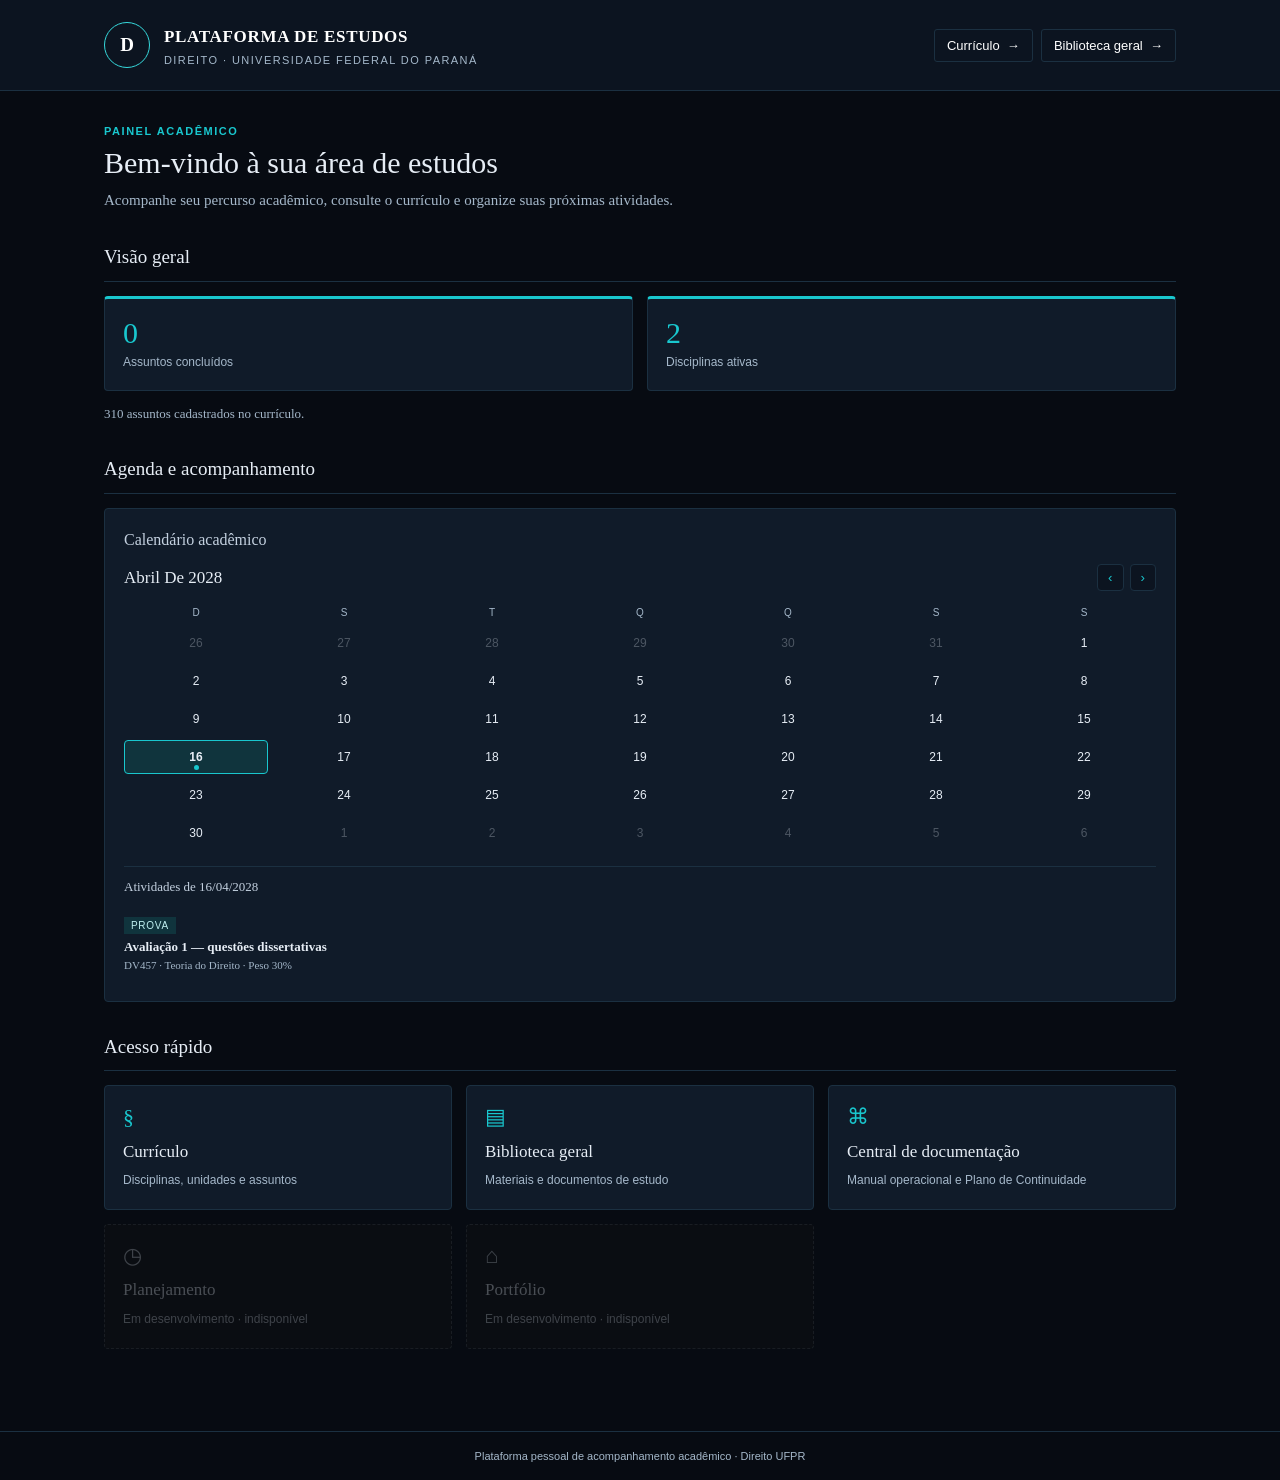
==== index.html @ 0029d6e6 "ui: reorganize dashboard navigation and mark unavailable areas" ====
<!DOCTYPE html>
<html lang="pt-BR">
<head>
  <meta charset="UTF-8">
  <meta name="viewport" content="width=device-width, initial-scale=1">
  <meta name="description" content="Painel inicial da Plataforma de Estudos de Direito — UFPR.">
  <title>Plataforma de Estudos | Direito UFPR</title>
  <style>
    :root{--navy:#0c1420;--navy2:#172638;--ink:#e6edf5;--muted:#a5b8ca;--line:#1b3041;--paper:#070b12;--white:#101b29;--blue-soft:#10343d;--gold:#19c7ce}
    *{box-sizing:border-box}body{margin:0;background:var(--paper);color:var(--ink);font:15px/1.55 Georgia,"Times New Roman",serif}
    a{color:inherit}.topbar{background:var(--navy);color:#fff;border-bottom:1px solid var(--line)}
    .topinner{max-width:1120px;margin:auto;padding:22px 24px;display:flex;align-items:center;justify-content:space-between;gap:20px}
    .brand{display:flex;align-items:center;gap:14px}.seal{width:46px;height:46px;border:1px solid #36d9dc;border-radius:50%;display:grid;place-items:center;font:700 19px Georgia,serif;color:#fff}
    .brand strong{display:block;font-size:17px;letter-spacing:.04em}.brand span{display:block;color:#a5b8ca;font:11px Arial,sans-serif;letter-spacing:.13em;margin-top:3px}
    .topnav{display:flex;align-items:center;gap:8px;flex-wrap:wrap}.toplink{font:13px Arial,sans-serif;color:#fff;text-decoration:none;border:1px solid #1b3041;padding:8px 12px;border-radius:3px;white-space:nowrap}.toplink:hover{border-color:var(--gold);color:var(--gold)}
    main{max-width:1120px;margin:34px auto;padding:0 24px 48px}.eyebrow{font:11px Arial,sans-serif;letter-spacing:.14em;color:var(--gold);font-weight:bold;text-transform:uppercase}
    h1{font-size:30px;line-height:1.2;color:var(--ink);font-weight:normal;margin:8px 0 8px}.intro{color:var(--muted);margin:0 0 28px}
    h2{font-size:19px;color:var(--ink);font-weight:normal;margin:0 0 14px;padding-bottom:9px;border-bottom:1px solid var(--line)}
    .section{margin-top:30px}.metrics{display:grid;grid-template-columns:repeat(2,minmax(0,1fr));gap:14px}
    .metric,.panel,.shortcut{background:var(--white);border:1px solid var(--line);border-radius:4px}
    .metric{display:block;padding:17px 18px;border-top:3px solid var(--azul, #19c7ce);color:inherit;text-decoration:none;transition:border-color .15s,transform .15s}.metric[href]:hover{border-color:var(--gold);transform:translateY(-2px)}.metric[href]:focus-visible{outline:2px solid var(--navy2);outline-offset:3px}.metric .number{font:30px Georgia,serif;color:var(--gold);display:block}.metric .label{font:12px Arial,sans-serif;color:var(--muted)}
    .columns{display:grid;grid-template-columns:1fr;gap:18px}.panel{padding:19px}.panel h3{font-size:16px;font-weight:normal;color:#c3d0df;margin:0 0 12px}
    .agenda-item{display:block;padding:11px 0;border-top:1px solid var(--line);color:inherit;text-decoration:none}.agenda-item:first-of-type{border-top:0}.agenda-item[href]:hover strong{color:var(--gold);text-decoration:underline}.agenda-item[href]:focus-visible{outline:2px solid var(--navy2);outline-offset:3px}.tag{display:inline-block;font:10px Arial,sans-serif;text-transform:uppercase;letter-spacing:.07em;color:#bfeff0;background:var(--blue-soft);padding:3px 7px;margin-right:7px}
    .calendar-head{display:flex;align-items:center;justify-content:space-between;gap:10px;margin-bottom:12px}.calendar-month{font:17px Georgia,serif;color:var(--ink);text-transform:capitalize}.calendar-nav{display:flex;gap:6px}.calendar-nav button{border:1px solid var(--line);background:var(--navy);color:var(--gold);border-radius:4px;padding:5px 10px;cursor:pointer}.calendar-grid{display:grid;grid-template-columns:repeat(7,minmax(0,1fr));gap:4px}.calendar-weekday{text-align:center;color:var(--muted);font:10px Arial,sans-serif;padding:4px 0}.calendar-day{min-height:34px;border:1px solid transparent;border-radius:4px;background:transparent;color:var(--ink);font:12px Arial,sans-serif;cursor:pointer;position:relative}.calendar-day:hover,.calendar-day:focus-visible{border-color:var(--gold);outline:none}.calendar-day.outside{opacity:.28}.calendar-day.today{border-color:var(--muted)}.calendar-day.selected{background:var(--blue-soft);border-color:var(--gold);font-weight:bold}.calendar-day.has-events:after{content:"";position:absolute;width:5px;height:5px;border-radius:50%;background:var(--gold);bottom:3px;left:calc(50% - 2.5px)}.calendar-events{margin-top:16px;border-top:1px solid var(--line);padding-top:10px}.calendar-events h4{margin:0 0 8px;color:#c3d0df;font-size:13px;font-weight:normal}.calendar-event{padding:8px 0;border-top:1px solid var(--line)}.calendar-event:first-of-type{border-top:0}.calendar-event strong{display:block;font-size:13px}.calendar-event .muted{font-size:11px}.calendar-weight{color:#f2d17e;font-weight:bold}
    .muted{color:var(--muted);font-size:13px}.shortcuts{display:grid;grid-template-columns:repeat(3,minmax(0,1fr));gap:14px}
    .shortcut{padding:18px;text-decoration:none;transition:border-color .15s,transform .15s}.shortcut:hover{border-color:var(--navy2);transform:translateY(-2px)}
    .shortcut .symbol{font:22px Georgia,serif;color:var(--gold)}.shortcut strong{display:block;color:var(--ink);font-size:17px;font-weight:normal;margin:7px 0 3px}.shortcut span:last-child{font:12px Arial,sans-serif;color:var(--muted)}
    .shortcut.disabled{opacity:.48;background:#0b111a;border:1px dashed #263342;box-shadow:none;cursor:not-allowed;filter:saturate(.35)}.shortcut.disabled .symbol{color:#728091}.shortcut.disabled strong{color:#8b98a8}.shortcut.disabled span:last-child{color:#748193}.shortcut.disabled:hover{transform:none;border-color:#263342}
    footer{border-top:1px solid var(--line);padding:18px 24px;text-align:center;color:var(--muted);font:11px Arial,sans-serif}
    .error{color:#ff9b91;font-size:13px}
    @media(max-width:760px){.metrics{grid-template-columns:repeat(2,minmax(0,1fr))}.columns{grid-template-columns:1fr}.shortcuts{grid-template-columns:1fr}.topinner{align-items:flex-start;flex-direction:column}h1{font-size:25px}}
  </style>
</head>
<body>
  <header class="topbar">
    <div class="topinner">
      <div class="brand"><div class="seal" aria-hidden="true">D</div><div><strong>PLATAFORMA DE ESTUDOS</strong><span>DIREITO · UNIVERSIDADE FEDERAL DO PARANÁ</span></div></div>
      <nav class="topnav" aria-label="Acessos principais"><a class="toplink" href="direito.html">Currículo&nbsp; →</a><a class="toplink" href="biblioteca.html">Biblioteca geral&nbsp; →</a></nav>
    </div>
  </header>
  <main>
    <div class="eyebrow">Painel acadêmico</div>
    <h1>Bem-vindo à sua área de estudos</h1>
    <p class="intro">Acompanhe seu percurso acadêmico, consulte o currículo e organize suas próximas atividades.</p>

    <section class="section" aria-labelledby="visao-titulo">
      <h2 id="visao-titulo">Visão geral</h2>
      <div class="metrics">
        <a class="metric" href="direito.html?filtroSituacao=concluido" aria-label="Ver disciplinas com assuntos concluídos"><span class="number" id="total-concluidos">—</span><span class="label">Assuntos concluídos</span></a>
        <a class="metric" href="direito.html?filtroAdministrativo=ativa" aria-label="Ver disciplinas ativas"><span class="number" id="total-disciplinas">—</span><span class="label">Disciplinas ativas</span></a>
      </div>
      <p class="muted" id="atualizacao-dados">Carregando informações do seu progresso…</p>
    </section>

    <section class="section">
      <h2>Agenda e acompanhamento</h2>
      <div class="columns">
        <div class="panel">
          <h3>Calendário acadêmico</h3>
          <div class="calendar-head">
            <strong class="calendar-month" id="calendar-month">Carregando…</strong>
            <div class="calendar-nav">
              <button type="button" id="calendar-prev" aria-label="Mês anterior">‹</button>
              <button type="button" id="calendar-next" aria-label="Próximo mês">›</button>
            </div>
          </div>
          <div class="calendar-grid" id="calendar-grid" aria-label="Calendário mensal"></div>
          <div class="calendar-events" id="calendar-events"><p class="muted">Carregando atividades…</p></div>
        </div>
      </div>
    </section>

    <section class="section">
      <h2>Acesso rápido</h2>
      <div class="shortcuts">
        <a class="shortcut" href="direito.html"><span class="symbol">§</span><strong>Currículo</strong><span>Disciplinas, unidades e assuntos</span></a>
        <a class="shortcut" href="biblioteca.html"><span class="symbol">▤</span><strong>Biblioteca geral</strong><span>Materiais e documentos de estudo</span></a>
        <a class="shortcut" href="procedimentos.html"><span class="symbol">⌘</span><strong>Central de documentação</strong><span>Manual operacional e Plano de Continuidade</span></a>
        <div class="shortcut disabled" aria-disabled="true" title="Funcionalidade ainda não disponível"><span class="symbol">◷</span><strong>Planejamento</strong><span>Em desenvolvimento · indisponível</span></div>
        <div class="shortcut disabled" aria-disabled="true" title="Funcionalidade ainda não disponível"><span class="symbol">⌂</span><strong>Portfólio</strong><span>Em desenvolvimento · indisponível</span></div>
      </div>
    </section>
  </main>
  <footer>Plataforma pessoal de acompanhamento acadêmico · Direito UFPR</footer>

  <script>
    (async function(){
      const $ = id => document.getElementById(id);
      const hoje = new Date();
      hoje.setHours(0,0,0,0);
      const isoHoje = [hoje.getFullYear(),String(hoje.getMonth()+1).padStart(2,'0'),String(hoje.getDate()).padStart(2,'0')].join('-');
      const formatar = valor => {
        if(!valor) return '';
        const [a,m,d] = valor.split('-');
        return d + '/' + m + '/' + a;
      };
      let eventosCalendario = [];
      let mesExibido = new Date(hoje.getFullYear(), hoje.getMonth(), 1);
      let dataSelecionada = isoHoje;
      const nomeMes = data => data.toLocaleDateString('pt-BR',{month:'long',year:'numeric'});
      const renderizarEventosSelecionados = () => {
        const area = $('calendar-events');
        area.replaceChildren();
        const titulo = document.createElement('h4');
        titulo.textContent = 'Atividades de ' + formatar(dataSelecionada);
        area.appendChild(titulo);
        const doDia = eventosCalendario.filter(x=>x.data===dataSelecionada);
        if(!doDia.length){
          const msg=document.createElement('p');msg.className='muted';msg.textContent='Nenhuma atividade prevista para esta data.';area.appendChild(msg);return;
        }
        doDia.forEach(evento=>{
          const item=document.createElement('div');item.className='calendar-event';
          const tipo=document.createElement('span');tipo.className='tag';tipo.textContent=evento.tipo;
          const tituloEvento=document.createElement('strong');tituloEvento.textContent=evento.titulo;
          const detalhe=document.createElement('div');detalhe.className='muted';
          detalhe.textContent=evento.disciplina+(evento.peso?' · Peso '+evento.peso+'%':'');
          item.append(tipo,tituloEvento,detalhe);area.appendChild(item);
        });
      };
      const renderizarCalendario = () => {
        $('calendar-month').textContent=nomeMes(mesExibido);
        const grid=$('calendar-grid');grid.replaceChildren();
        ['D','S','T','Q','Q','S','S'].forEach(d=>{
          const el=document.createElement('div');el.className='calendar-weekday';el.textContent=d;grid.appendChild(el);
        });
        const primeiro=new Date(mesExibido.getFullYear(),mesExibido.getMonth(),1);
        const inicio=new Date(primeiro);inicio.setDate(1-primeiro.getDay());
        const datasComEvento=new Set(eventosCalendario.map(x=>x.data));
        for(let i=0;i<42;i++){
          const dia=new Date(inicio);dia.setDate(inicio.getDate()+i);
          const iso=[dia.getFullYear(),String(dia.getMonth()+1).padStart(2,'0'),String(dia.getDate()).padStart(2,'0')].join('-');
          const botao=document.createElement('button');botao.type='button';botao.className='calendar-day';botao.textContent=dia.getDate();
          if(dia.getMonth()!==mesExibido.getMonth())botao.classList.add('outside');
          if(iso===isoHoje)botao.classList.add('today');
          if(iso===dataSelecionada)botao.classList.add('selected');
          if(datasComEvento.has(iso))botao.classList.add('has-events');
          botao.setAttribute('aria-label',formatar(iso)+(datasComEvento.has(iso)?', possui atividades':''));
          botao.addEventListener('click',()=>{dataSelecionada=iso;mesExibido=new Date(dia.getFullYear(),dia.getMonth(),1);renderizarCalendario();renderizarEventosSelecionados();});
          grid.appendChild(botao);
        }
        renderizarEventosSelecionados();
      };
      $('calendar-prev').addEventListener('click',()=>{mesExibido.setMonth(mesExibido.getMonth()-1);dataSelecionada=[mesExibido.getFullYear(),String(mesExibido.getMonth()+1).padStart(2,'0'),'01'].join('-');renderizarCalendario();});
      $('calendar-next').addEventListener('click',()=>{mesExibido.setMonth(mesExibido.getMonth()+1);dataSelecionada=[mesExibido.getFullYear(),String(mesExibido.getMonth()+1).padStart(2,'0'),'01'].join('-');renderizarCalendario();});
      try {
        const [rEstrutura,rProgresso,rOfertas] = await Promise.all([
          fetch('./dados/estrutura.json',{cache:'no-cache'}),
          fetch('./dados/progresso.json',{cache:'no-cache'}),
          fetch('./dados/ofertas.json',{cache:'no-cache'})
        ]);
        if(!rEstrutura.ok || !rProgresso.ok) throw new Error('Não foi possível carregar os arquivos de dados.');
        const estrutura = await rEstrutura.json();
        const dados = await rProgresso.json();
        const dadosOfertas = rOfertas.ok ? await rOfertas.json() : {ofertas:[]};
        const disciplinas = Array.isArray(estrutura.disciplinas) ? estrutura.disciplinas : [];
        const assuntos = Array.isArray(estrutura.assuntos) ? estrutura.assuntos : [];
        const registros = Array.isArray(dados.progresso) ? dados.progresso : [];
        const ofertas = Array.isArray(dadosOfertas.ofertas) ? dadosOfertas.ofertas : [];
        const concluidos = registros.filter(x=>x.situacao_geral==='concluido').length;
        $('total-concluidos').textContent=concluidos;
        $('total-disciplinas').textContent=disciplinas.filter(x=>String(x.status||'pendente').toLowerCase()==='ativa').length;
        $('atualizacao-dados').textContent=assuntos.length+' assuntos cadastrados no currículo.';
        const nomesDisciplinas = new Map(disciplinas.map(x=>[x.id,x.nome||'Disciplina']));
        const nomesAssuntos = new Map(assuntos.map(x=>[x.id,x.nome||'Assunto']));
        const mapaCodigos = new Map(disciplinas.map(x=>[x.id,x.codigo||x.cod||'']));
        eventosCalendario = ofertas.flatMap(oferta=>{
          const disciplina = nomesDisciplinas.get(oferta.disciplina_id)||oferta.disciplina||'Disciplina';
          const codigo = mapaCodigos.get(oferta.disciplina_id);
          return (Array.isArray(oferta.cronograma_previsto)?oferta.cronograma_previsto:[])
            .filter(atividade=>/^\d{4}-\d{2}-\d{2}$/.test(String(atividade.data||'')))
            .map(atividade=>{
              const observacao=String(atividade.observacao||'');
              const pesoMatch=observacao.match(/peso\s*(?:de\s*)?(\d+(?:[.,]\d+)?)\s*%/i);
              const tipos={prova:'Prova',trabalho:'Trabalho',seminario:'Seminário',entrega:'Entrega',outro:'Outra atividade'};
              return {data:atividade.data,tipo:tipos[atividade.tipo]||'Outra atividade',titulo:atividade.titulo||'Atividade sem título',disciplina:(codigo?codigo+' · ':'')+disciplina,peso:pesoMatch?pesoMatch[1].replace(',','.'):null,periodo:oferta.periodo||''};
            });
        }).sort((a,b)=>a.data.localeCompare(b.data)||a.disciplina.localeCompare(b.disciplina,'pt-BR'));
        const futuras=eventosCalendario.filter(x=>x.data>=isoHoje);
        const referencia=futuras[0]||eventosCalendario[eventosCalendario.length-1];
        if(referencia){const [ano,mes]=referencia.data.split('-').map(Number);mesExibido=new Date(ano,mes-1,1);dataSelecionada=referencia.data;}
        else {mesExibido=new Date(hoje.getFullYear(),hoje.getMonth(),1);dataSelecionada=isoHoje;}
        renderizarCalendario();
      } catch(erro) {
        console.error(erro);
        $('atualizacao-dados').textContent='Não foi possível carregar os indicadores. Verifique a publicação dos arquivos JSON.';
        $('atualizacao-dados').className='error';
        $('calendar-events').textContent='Calendário indisponível no momento.';
      }
    })();
  </script>
</body>
</html>
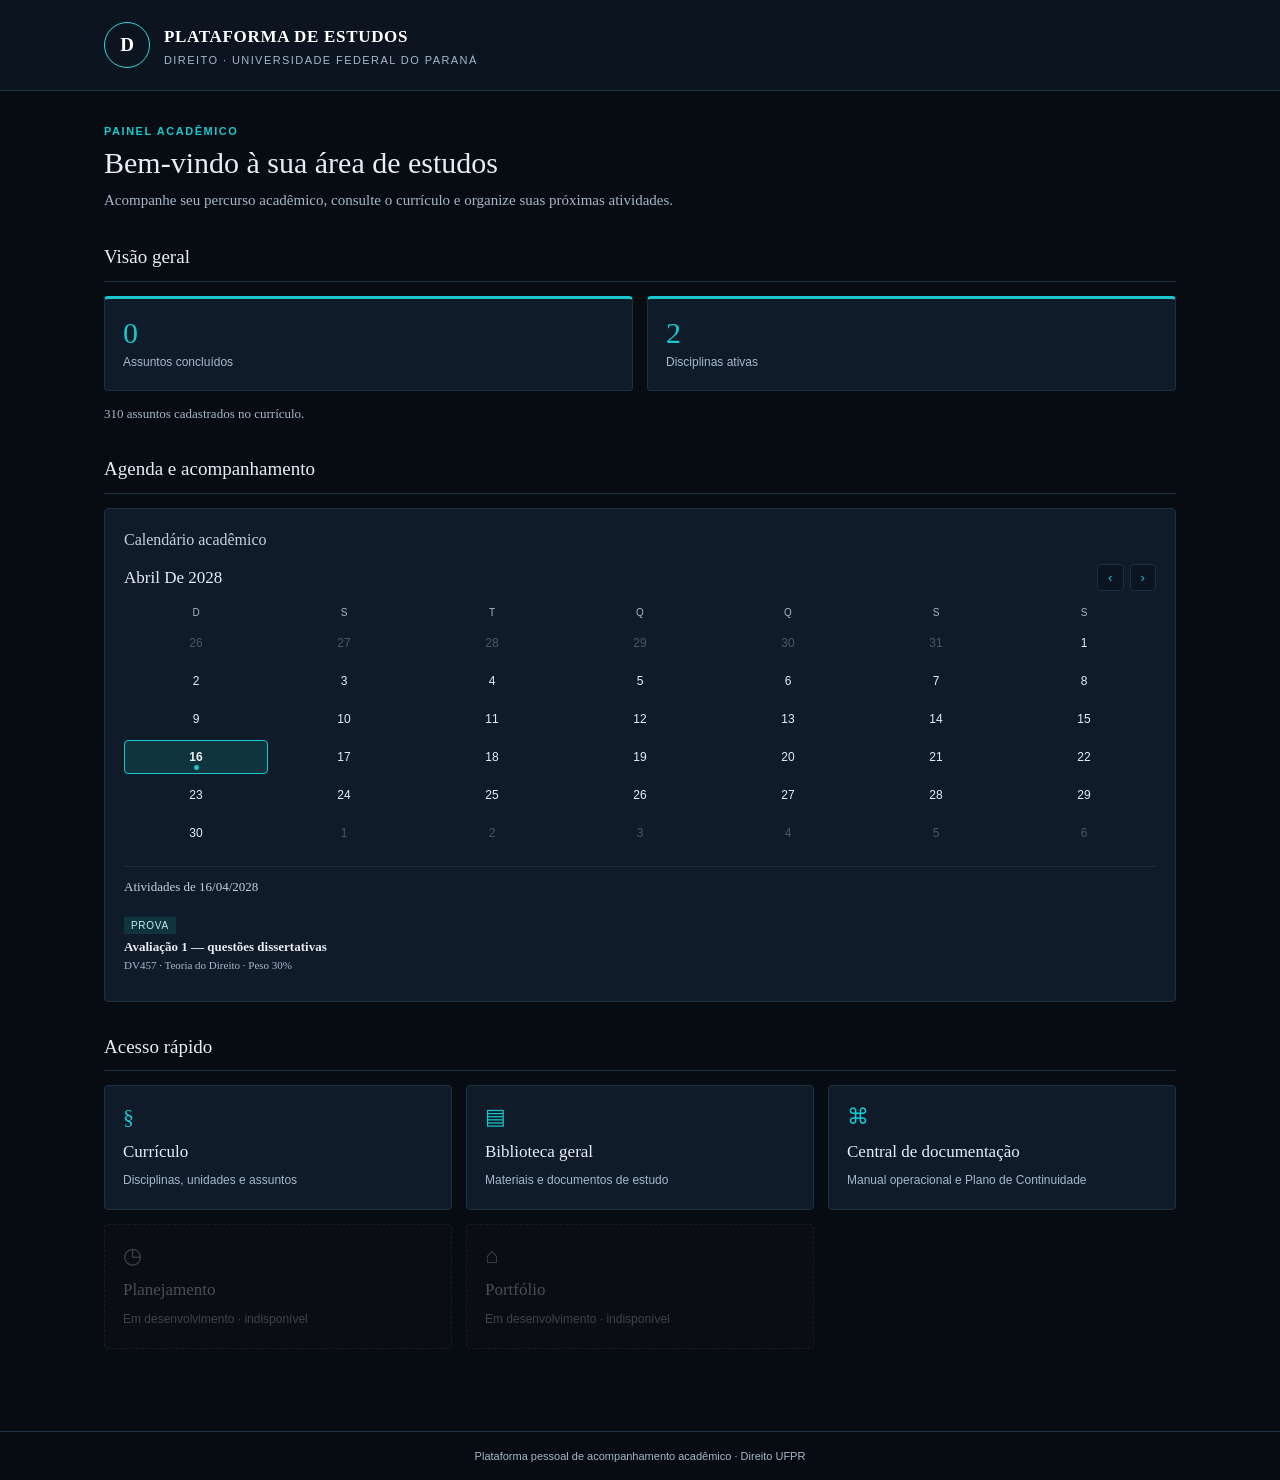
==== commit 21af6269: "ui: remove duplicate header navigation links" ====
--- a/index.html
+++ b/index.html
@@ -12,7 +12,7 @@
     .topinner{max-width:1120px;margin:auto;padding:22px 24px;display:flex;align-items:center;justify-content:space-between;gap:20px}
     .brand{display:flex;align-items:center;gap:14px}.seal{width:46px;height:46px;border:1px solid #36d9dc;border-radius:50%;display:grid;place-items:center;font:700 19px Georgia,serif;color:#fff}
     .brand strong{display:block;font-size:17px;letter-spacing:.04em}.brand span{display:block;color:#a5b8ca;font:11px Arial,sans-serif;letter-spacing:.13em;margin-top:3px}
-    .topnav{display:flex;align-items:center;gap:8px;flex-wrap:wrap}.toplink{font:13px Arial,sans-serif;color:#fff;text-decoration:none;border:1px solid #1b3041;padding:8px 12px;border-radius:3px;white-space:nowrap}.toplink:hover{border-color:var(--gold);color:var(--gold)}
+    
     main{max-width:1120px;margin:34px auto;padding:0 24px 48px}.eyebrow{font:11px Arial,sans-serif;letter-spacing:.14em;color:var(--gold);font-weight:bold;text-transform:uppercase}
     h1{font-size:30px;line-height:1.2;color:var(--ink);font-weight:normal;margin:8px 0 8px}.intro{color:var(--muted);margin:0 0 28px}
     h2{font-size:19px;color:var(--ink);font-weight:normal;margin:0 0 14px;padding-bottom:9px;border-bottom:1px solid var(--line)}
@@ -35,7 +35,7 @@
   <header class="topbar">
     <div class="topinner">
       <div class="brand"><div class="seal" aria-hidden="true">D</div><div><strong>PLATAFORMA DE ESTUDOS</strong><span>DIREITO · UNIVERSIDADE FEDERAL DO PARANÁ</span></div></div>
-      <nav class="topnav" aria-label="Acessos principais"><a class="toplink" href="direito.html">Currículo&nbsp; →</a><a class="toplink" href="biblioteca.html">Biblioteca geral&nbsp; →</a></nav>
+      
     </div>
   </header>
   <main>
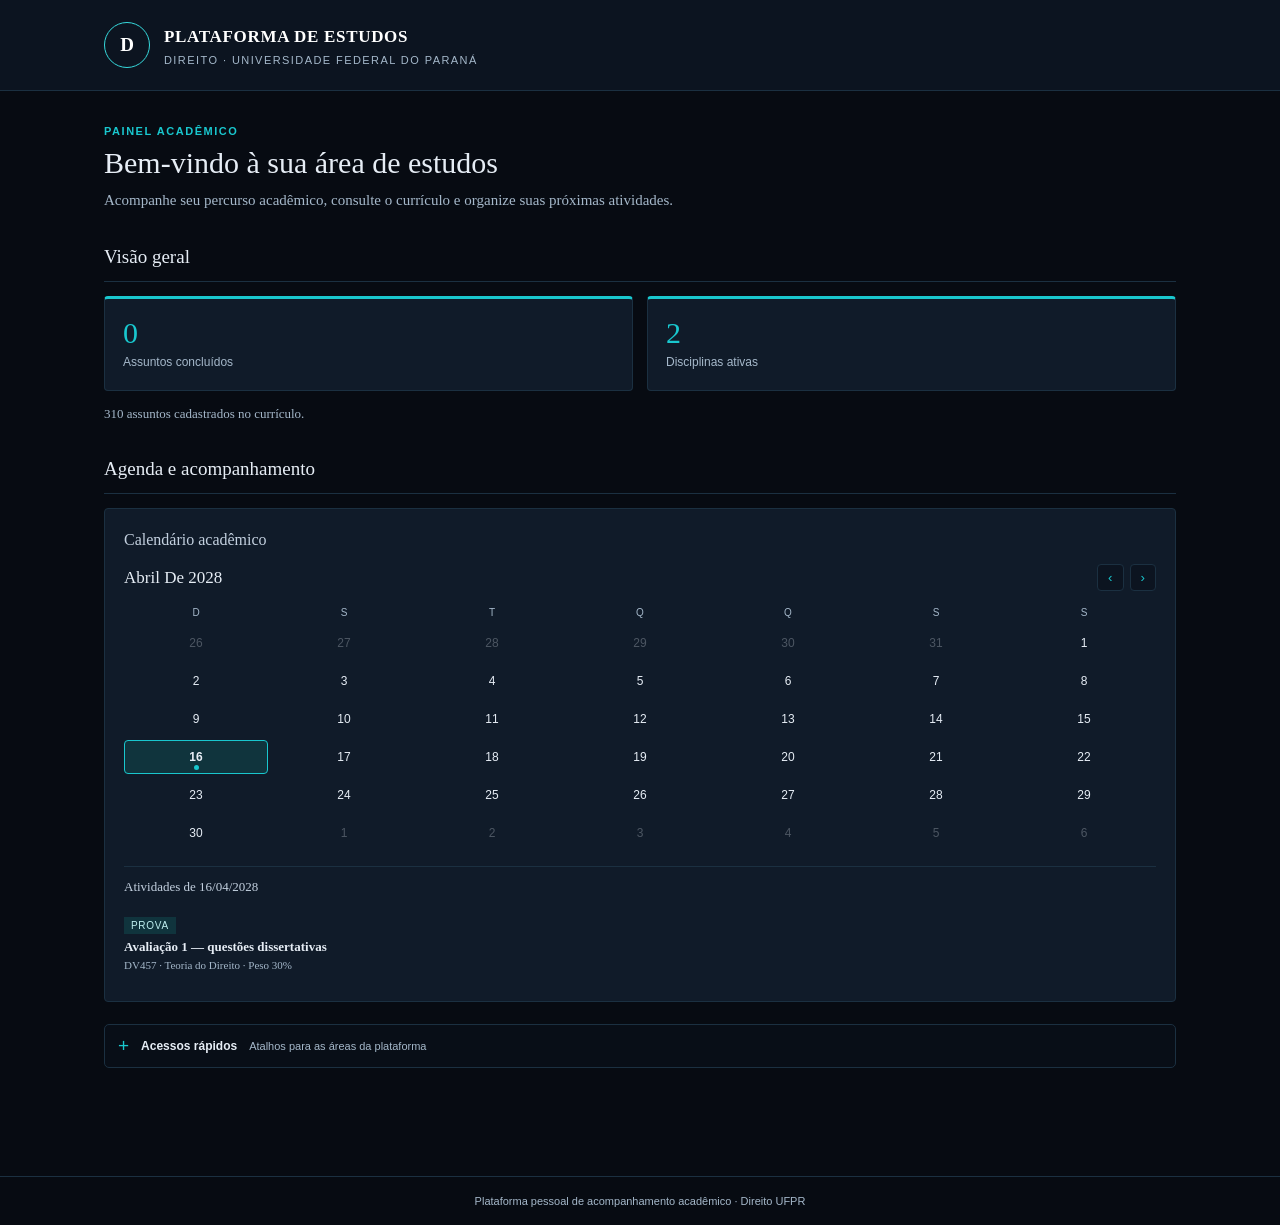
==== commit f8346985: "ui: make quick access compact and collapsible" ====
--- a/index.html
+++ b/index.html
@@ -29,6 +29,52 @@
     footer{border-top:1px solid var(--line);padding:18px 24px;text-align:center;color:var(--muted);font:11px Arial,sans-serif}
     .error{color:#ff9b91;font-size:13px}
     @media(max-width:760px){.metrics{grid-template-columns:repeat(2,minmax(0,1fr))}.columns{grid-template-columns:1fr}.shortcuts{grid-template-columns:1fr}.topinner{align-items:flex-start;flex-direction:column}h1{font-size:25px}}
+
+    /* Acessos rápidos recolhidos por padrão para priorizar o painel acadêmico. */
+    .quick-access {
+      margin: 22px 0 26px;
+      border: 1px solid var(--line);
+      border-radius: 5px;
+      background: rgba(12, 20, 32, .38);
+    }
+    .quick-access > summary {
+      display: flex;
+      align-items: center;
+      gap: 12px;
+      min-height: 42px;
+      padding: 8px 13px;
+      cursor: pointer;
+      list-style: none;
+      color: var(--muted);
+      font: 12px Arial, sans-serif;
+    }
+    .quick-access > summary::-webkit-details-marker { display: none; }
+    .quick-access > summary::before {
+      content: "+";
+      color: var(--gold);
+      font: 19px Arial, sans-serif;
+      line-height: 1;
+    }
+    .quick-access[open] > summary::before { content: "−"; }
+    .quick-access-title { color: var(--ink); font-weight: 600; }
+    .quick-access-hint { color: var(--muted); font-size: 11px; }
+    .quick-access .shortcuts {
+      grid-template-columns: repeat(3, minmax(0, 1fr));
+      gap: 10px;
+      padding: 0 12px 12px;
+    }
+    .quick-access .shortcut { padding: 11px 13px; }
+    .quick-access .shortcut .symbol { font-size: 17px; }
+    .quick-access .shortcut strong { font-size: 14px; margin: 4px 0 2px; }
+    .quick-access .shortcut span:last-child { font-size: 10px; }
+    .quick-access .shortcut.disabled { opacity: .34; }
+    @media(max-width:760px) {
+      .quick-access .shortcuts { grid-template-columns: repeat(2, minmax(0, 1fr)); }
+      .quick-access-hint { display: none; }
+    }
+    @media(max-width:460px) {
+      .quick-access .shortcuts { grid-template-columns: 1fr; }
+    }
   </style>
 </head>
 <body>
@@ -70,8 +116,8 @@
       </div>
     </section>
 
-    <section class="section">
-      <h2>Acesso rápido</h2>
+    <details class="quick-access">
+      <summary><span class="quick-access-title">Acessos rápidos</span><span class="quick-access-hint">Atalhos para as áreas da plataforma</span></summary>
       <div class="shortcuts">
         <a class="shortcut" href="direito.html"><span class="symbol">§</span><strong>Currículo</strong><span>Disciplinas, unidades e assuntos</span></a>
         <a class="shortcut" href="biblioteca.html"><span class="symbol">▤</span><strong>Biblioteca geral</strong><span>Materiais e documentos de estudo</span></a>
@@ -79,7 +125,7 @@
         <div class="shortcut disabled" aria-disabled="true" title="Funcionalidade ainda não disponível"><span class="symbol">◷</span><strong>Planejamento</strong><span>Em desenvolvimento · indisponível</span></div>
         <div class="shortcut disabled" aria-disabled="true" title="Funcionalidade ainda não disponível"><span class="symbol">⌂</span><strong>Portfólio</strong><span>Em desenvolvimento · indisponível</span></div>
       </div>
-    </section>
+    </details>
   </main>
   <footer>Plataforma pessoal de acompanhamento acadêmico · Direito UFPR</footer>
 
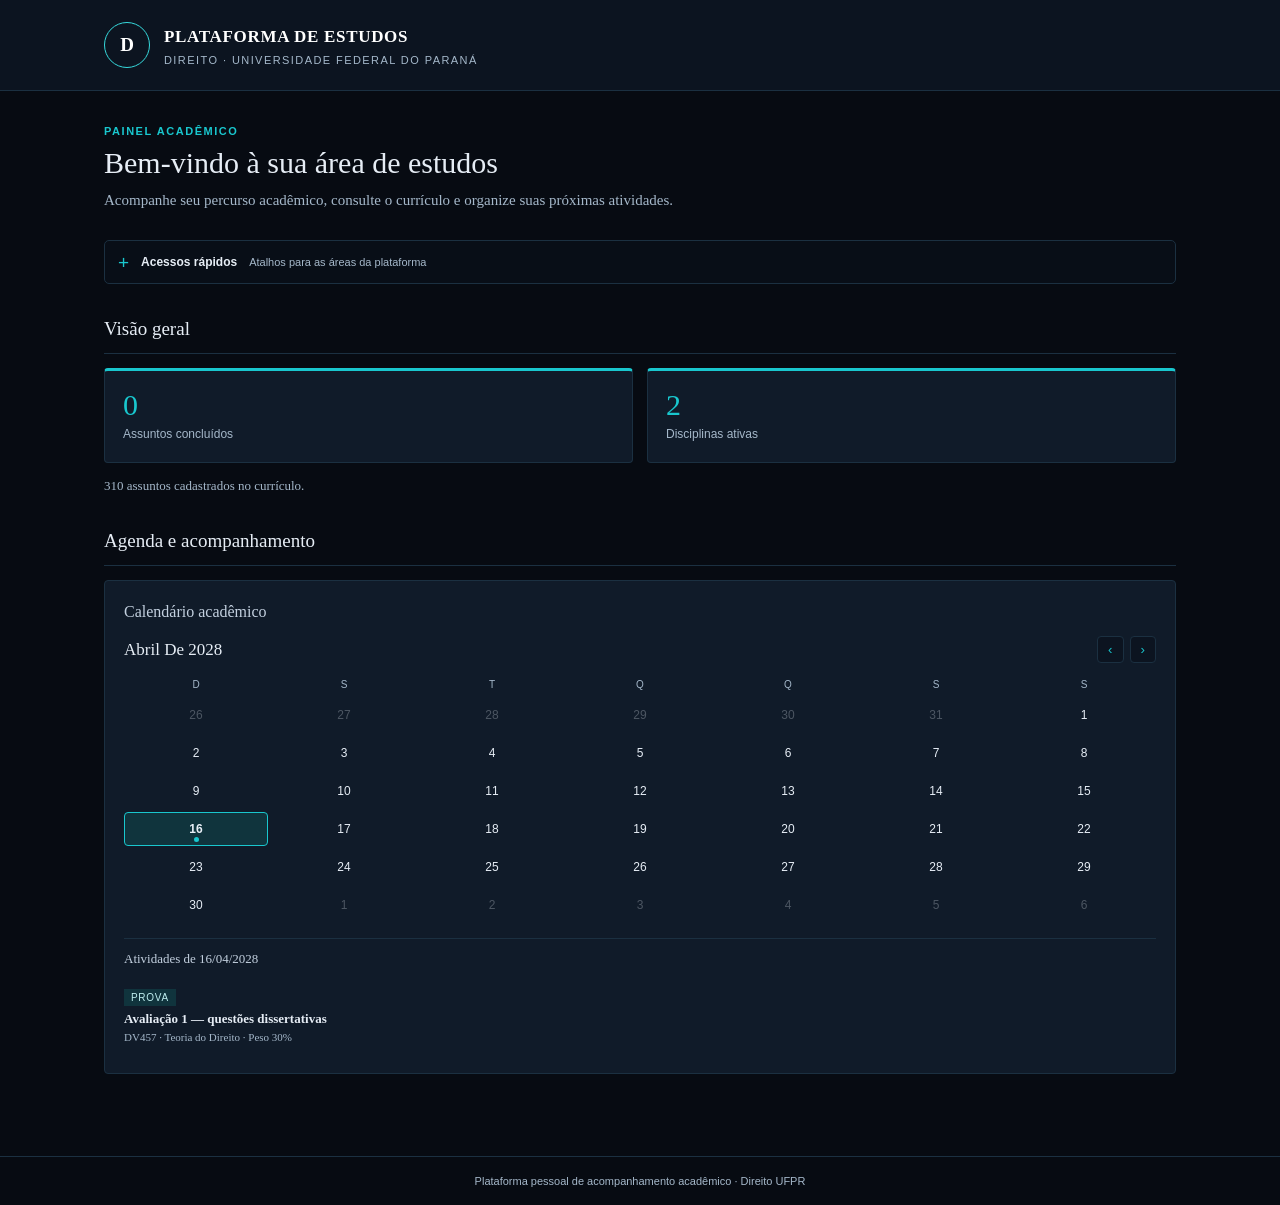
==== commit 0ee63c8a: "ui: move quick access above overview and keep collapsed" ====
--- a/index.html
+++ b/index.html
@@ -89,6 +89,17 @@
     <h1>Bem-vindo à sua área de estudos</h1>
     <p class="intro">Acompanhe seu percurso acadêmico, consulte o currículo e organize suas próximas atividades.</p>
 
+    <details class="quick-access">
+      <summary><span class="quick-access-title">Acessos rápidos</span><span class="quick-access-hint">Atalhos para as áreas da plataforma</span></summary>
+      <div class="shortcuts">
+        <a class="shortcut" href="direito.html"><span class="symbol">§</span><strong>Currículo</strong><span>Disciplinas, unidades e assuntos</span></a>
+        <a class="shortcut" href="biblioteca.html"><span class="symbol">▤</span><strong>Biblioteca geral</strong><span>Materiais e documentos de estudo</span></a>
+        <a class="shortcut" href="procedimentos.html"><span class="symbol">⌘</span><strong>Central de documentação</strong><span>Manual operacional e Plano de Continuidade</span></a>
+        <div class="shortcut disabled" aria-disabled="true" title="Funcionalidade ainda não disponível"><span class="symbol">◷</span><strong>Planejamento</strong><span>Em desenvolvimento · indisponível</span></div>
+        <div class="shortcut disabled" aria-disabled="true" title="Funcionalidade ainda não disponível"><span class="symbol">⌂</span><strong>Portfólio</strong><span>Em desenvolvimento · indisponível</span></div>
+      </div>
+    </details>
+
     <section class="section" aria-labelledby="visao-titulo">
       <h2 id="visao-titulo">Visão geral</h2>
       <div class="metrics">
@@ -116,16 +127,7 @@
       </div>
     </section>
 
-    <details class="quick-access">
-      <summary><span class="quick-access-title">Acessos rápidos</span><span class="quick-access-hint">Atalhos para as áreas da plataforma</span></summary>
-      <div class="shortcuts">
-        <a class="shortcut" href="direito.html"><span class="symbol">§</span><strong>Currículo</strong><span>Disciplinas, unidades e assuntos</span></a>
-        <a class="shortcut" href="biblioteca.html"><span class="symbol">▤</span><strong>Biblioteca geral</strong><span>Materiais e documentos de estudo</span></a>
-        <a class="shortcut" href="procedimentos.html"><span class="symbol">⌘</span><strong>Central de documentação</strong><span>Manual operacional e Plano de Continuidade</span></a>
-        <div class="shortcut disabled" aria-disabled="true" title="Funcionalidade ainda não disponível"><span class="symbol">◷</span><strong>Planejamento</strong><span>Em desenvolvimento · indisponível</span></div>
-        <div class="shortcut disabled" aria-disabled="true" title="Funcionalidade ainda não disponível"><span class="symbol">⌂</span><strong>Portfólio</strong><span>Em desenvolvimento · indisponível</span></div>
-      </div>
-    </details>
+
   </main>
   <footer>Plataforma pessoal de acompanhamento acadêmico · Direito UFPR</footer>
 
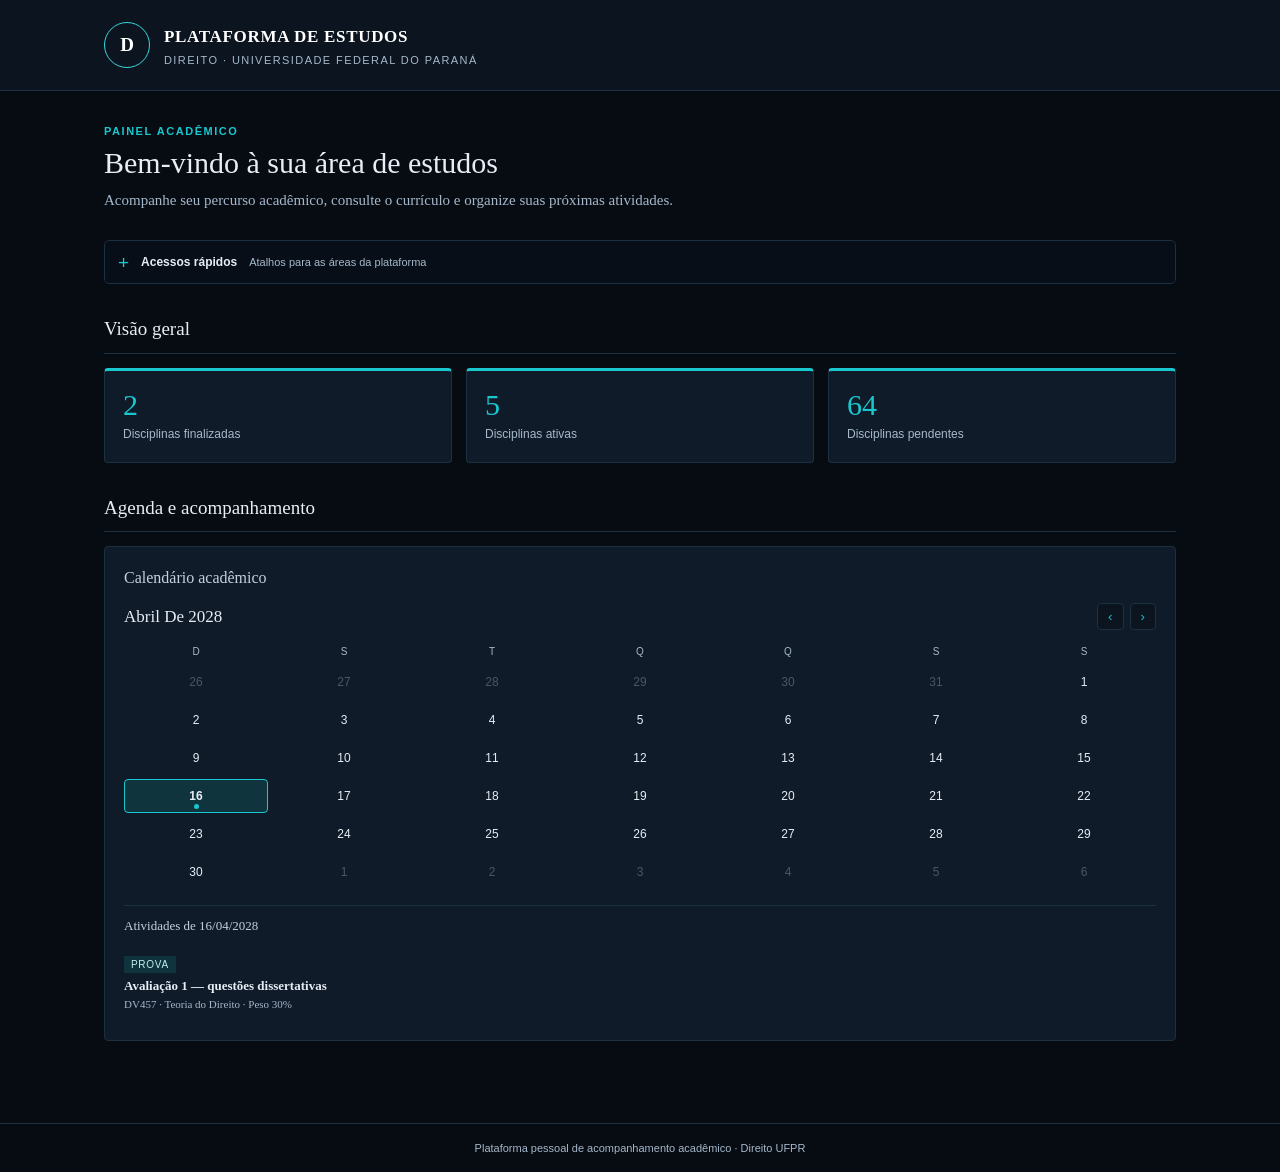
==== commit 2842cd82: "ui: focus dashboard overview on discipline status counts" ====
--- a/index.html
+++ b/index.html
@@ -16,7 +16,11 @@
     main{max-width:1120px;margin:34px auto;padding:0 24px 48px}.eyebrow{font:11px Arial,sans-serif;letter-spacing:.14em;color:var(--gold);font-weight:bold;text-transform:uppercase}
     h1{font-size:30px;line-height:1.2;color:var(--ink);font-weight:normal;margin:8px 0 8px}.intro{color:var(--muted);margin:0 0 28px}
     h2{font-size:19px;color:var(--ink);font-weight:normal;margin:0 0 14px;padding-bottom:9px;border-bottom:1px solid var(--line)}
-    .section{margin-top:30px}.metrics{display:grid;grid-template-columns:repeat(2,minmax(0,1fr));gap:14px}
+    .section{margin-top:30px}.metrics{display:grid;grid-template-columns:repeat(3,minmax(0,1fr));gap:14px}
+    .metric-finalizadas{border-top-color:#22c55e}.metric-finalizadas .number{color:#86efac}
+    .metric-ativas{border-top-color:#19c7ce}.metric-ativas .number{color:#35d5d8}
+    .metric-pendentes{border-top-color:#f59e0b}.metric-pendentes .number{color:#fbbf24}
+    @media(max-width:640px){.metrics{grid-template-columns:1fr}}
     .metric,.panel,.shortcut{background:var(--white);border:1px solid var(--line);border-radius:4px}
     .metric{display:block;padding:17px 18px;border-top:3px solid var(--azul, #19c7ce);color:inherit;text-decoration:none;transition:border-color .15s,transform .15s}.metric[href]:hover{border-color:var(--gold);transform:translateY(-2px)}.metric[href]:focus-visible{outline:2px solid var(--navy2);outline-offset:3px}.metric .number{font:30px Georgia,serif;color:var(--gold);display:block}.metric .label{font:12px Arial,sans-serif;color:var(--muted)}
     .columns{display:grid;grid-template-columns:1fr;gap:18px}.panel{padding:19px}.panel h3{font-size:16px;font-weight:normal;color:#c3d0df;margin:0 0 12px}
@@ -102,11 +106,20 @@
 
     <section class="section" aria-labelledby="visao-titulo">
       <h2 id="visao-titulo">Visão geral</h2>
-      <div class="metrics">
-        <a class="metric" href="direito.html?filtroSituacao=concluido" aria-label="Ver disciplinas com assuntos concluídos"><span class="number" id="total-concluidos">—</span><span class="label">Assuntos concluídos</span></a>
-        <a class="metric" href="direito.html?filtroAdministrativo=ativa" aria-label="Ver disciplinas ativas"><span class="number" id="total-disciplinas">—</span><span class="label">Disciplinas ativas</span></a>
+      <div class="metrics metrics-disciplinas">
+        <a class="metric metric-finalizadas" href="direito.html?filtroAdministrativo=finalizada" aria-label="Ver disciplinas finalizadas">
+          <span class="number" id="total-finalizadas">—</span>
+          <span class="label">Disciplinas finalizadas</span>
+        </a>
+        <a class="metric metric-ativas" href="direito.html?filtroAdministrativo=ativa" aria-label="Ver disciplinas ativas">
+          <span class="number" id="total-ativas">—</span>
+          <span class="label">Disciplinas ativas</span>
+        </a>
+        <a class="metric metric-pendentes" href="direito.html?filtroAdministrativo=pendente" aria-label="Ver disciplinas pendentes">
+          <span class="number" id="total-pendentes">—</span>
+          <span class="label">Disciplinas pendentes</span>
+        </a>
       </div>
-      <p class="muted" id="atualizacao-dados">Carregando informações do seu progresso…</p>
     </section>
 
     <section class="section">
@@ -204,10 +217,12 @@
         const assuntos = Array.isArray(estrutura.assuntos) ? estrutura.assuntos : [];
         const registros = Array.isArray(dados.progresso) ? dados.progresso : [];
         const ofertas = Array.isArray(dadosOfertas.ofertas) ? dadosOfertas.ofertas : [];
-        const concluidos = registros.filter(x=>x.situacao_geral==='concluido').length;
-        $('total-concluidos').textContent=concluidos;
-        $('total-disciplinas').textContent=disciplinas.filter(x=>String(x.status||'pendente').toLowerCase()==='ativa').length;
-        $('atualizacao-dados').textContent=assuntos.length+' assuntos cadastrados no currículo.';
+        const contarStatus = status => disciplinas.filter(
+          disciplina => String(disciplina.status || 'pendente').toLowerCase() === status
+        ).length;
+        $('total-finalizadas').textContent=contarStatus('finalizada');
+        $('total-ativas').textContent=contarStatus('ativa');
+        $('total-pendentes').textContent=contarStatus('pendente');
         const nomesDisciplinas = new Map(disciplinas.map(x=>[x.id,x.nome||'Disciplina']));
         const nomesAssuntos = new Map(assuntos.map(x=>[x.id,x.nome||'Assunto']));
         const mapaCodigos = new Map(disciplinas.map(x=>[x.id,x.codigo||x.cod||'']));
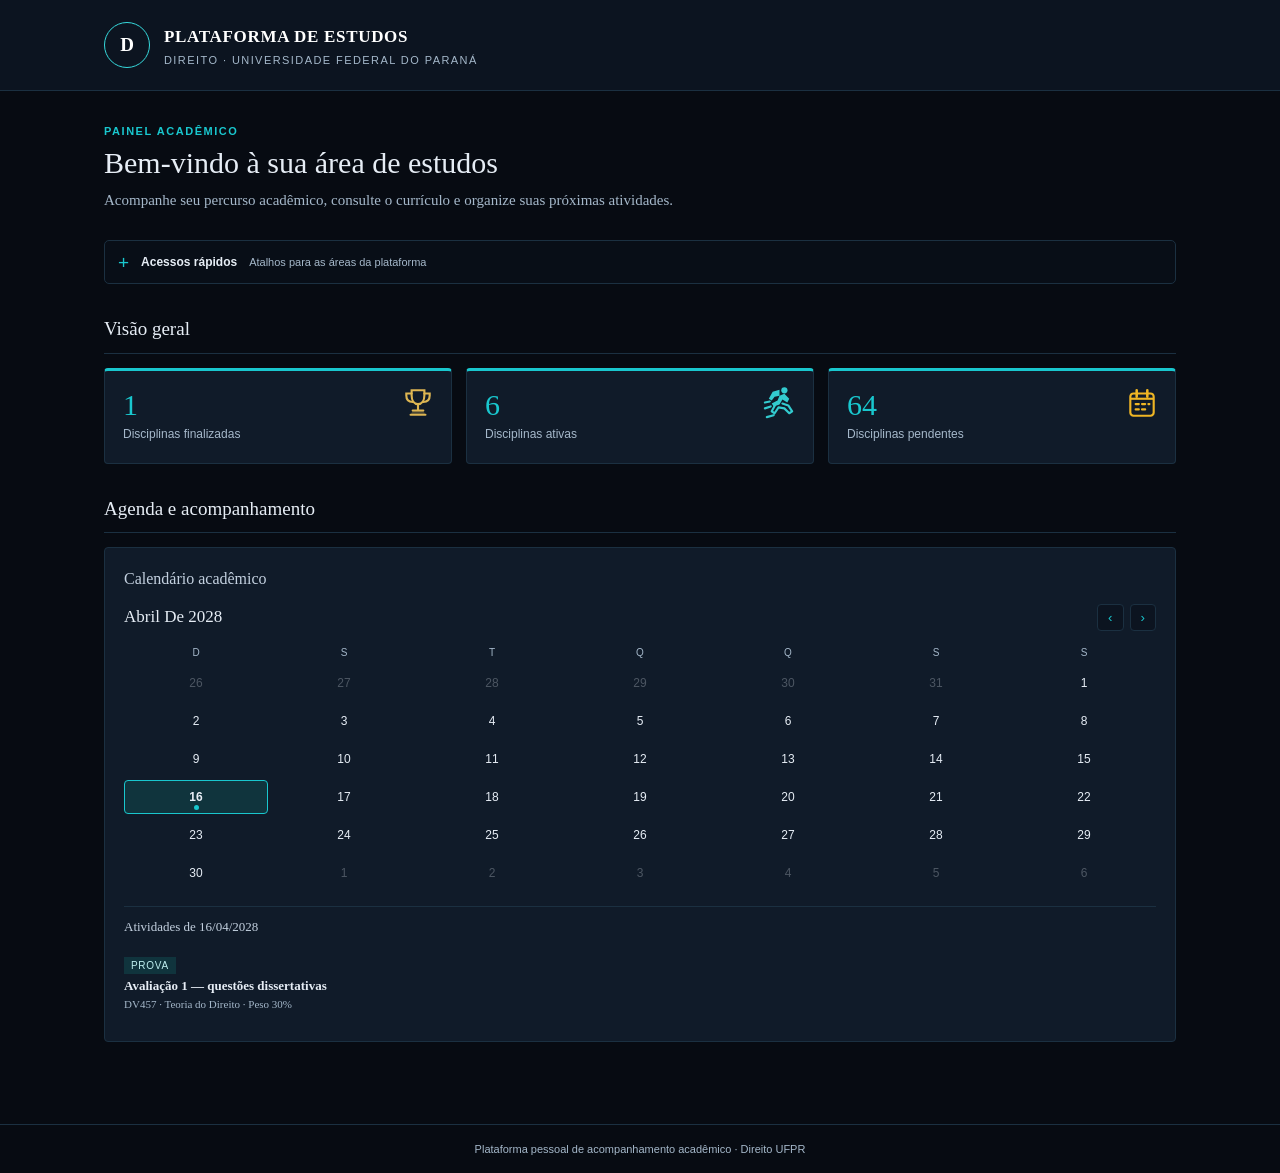
==== commit 40aedf49: "Adiciona ilustrações vetoriais aos cartões da visão geral" ====
--- a/index.html
+++ b/index.html
@@ -18,6 +18,13 @@
     h2{font-size:19px;color:var(--ink);font-weight:normal;margin:0 0 14px;padding-bottom:9px;border-bottom:1px solid var(--line)}
     .section{margin-top:30px}.metrics{display:grid;grid-template-columns:repeat(3,minmax(0,1fr));gap:14px}
     .metric-finalizadas{border-top-color:#22c55e}.metric-finalizadas .number{color:#86efac}
+    .metric{position:relative;padding-right:58px;min-height:96px}
+    .metric-illustration{position:absolute;top:15px;right:16px;width:34px;height:34px;display:grid;place-items:center;opacity:.95}
+    .metric-illustration svg{display:block;width:100%;height:100%}
+    .metric-finalizadas .metric-illustration{color:#e9bf55}
+    .metric-ativas .metric-illustration{color:#35d5d8}
+    .metric-pendentes .metric-illustration{color:#fbbf24}
+    .metric-illustration.runner{width:39px;height:39px;right:14px;top:13px}
     .metric-ativas{border-top-color:#19c7ce}.metric-ativas .number{color:#35d5d8}
     .metric-pendentes{border-top-color:#f59e0b}.metric-pendentes .number{color:#fbbf24}
     @media(max-width:640px){.metrics{grid-template-columns:1fr}}
@@ -108,14 +115,17 @@
       <h2 id="visao-titulo">Visão geral</h2>
       <div class="metrics metrics-disciplinas">
         <a class="metric metric-finalizadas" href="direito.html?filtroAdministrativo=finalizada" aria-label="Ver disciplinas finalizadas">
+          <span class="metric-illustration" aria-hidden="true"><svg viewBox="0 0 32 32" fill="none"><path d="M10 4h12v5c0 5-2.5 8-6 8s-6-3-6-8V4Z" stroke="currentColor" stroke-width="2"/><path d="M10 7H5v2c0 4 2 6 6 6M22 7h5v2c0 4-2 6-6 6M16 17v6m-5 0h10m-12 4h14" stroke="currentColor" stroke-width="2" stroke-linecap="round"/><path d="M11 23h10l2 4H9l2-4Z" fill="currentColor" opacity=".28"/></svg></span>
           <span class="number" id="total-finalizadas">—</span>
           <span class="label">Disciplinas finalizadas</span>
         </a>
         <a class="metric metric-ativas" href="direito.html?filtroAdministrativo=ativa" aria-label="Ver disciplinas ativas">
+          <span class="metric-illustration runner" aria-hidden="true"><svg viewBox="0 0 40 40" fill="none"><circle cx="25" cy="6.5" r="3.2" fill="currentColor"/><path d="m20 12 5-2 5 5-2 4-5-3-3 5-6 2-2-3 6-3 2-5-5 1-3 4-3-2 4-7 7-2Z" fill="currentColor"/><path d="m23 20 6 2 4 6-3 2-5-5-6-1-4 6-3-2 5-9M10 18l-5 1m6 4-6 2m9 7-7 2" stroke="currentColor" stroke-width="2.2" stroke-linecap="round" stroke-linejoin="round"/></svg></span>
           <span class="number" id="total-ativas">—</span>
           <span class="label">Disciplinas ativas</span>
         </a>
         <a class="metric metric-pendentes" href="direito.html?filtroAdministrativo=pendente" aria-label="Ver disciplinas pendentes">
+          <span class="metric-illustration" aria-hidden="true"><svg viewBox="0 0 32 32" fill="none"><rect x="5" y="7" width="22" height="21" rx="3" stroke="currentColor" stroke-width="2"/><path d="M5 12h22" stroke="currentColor" stroke-width="2"/><path d="M11 4v6m10-6v6" stroke="currentColor" stroke-width="2.4" stroke-linecap="round"/><path d="M10 17h3m3 0h3m3 0h1M10 22h3m3 0h3" stroke="currentColor" stroke-width="2" stroke-linecap="round"/></svg></span>
           <span class="number" id="total-pendentes">—</span>
           <span class="label">Disciplinas pendentes</span>
         </a>
@@ -245,8 +255,10 @@
         renderizarCalendario();
       } catch(erro) {
         console.error(erro);
-        $('atualizacao-dados').textContent='Não foi possível carregar os indicadores. Verifique a publicação dos arquivos JSON.';
-        $('atualizacao-dados').className='error';
+        ['total-finalizadas','total-ativas','total-pendentes'].forEach(id => {
+          const indicador = $(id);
+          if (indicador) indicador.textContent = '—';
+        });
         $('calendar-events').textContent='Calendário indisponível no momento.';
       }
     })();
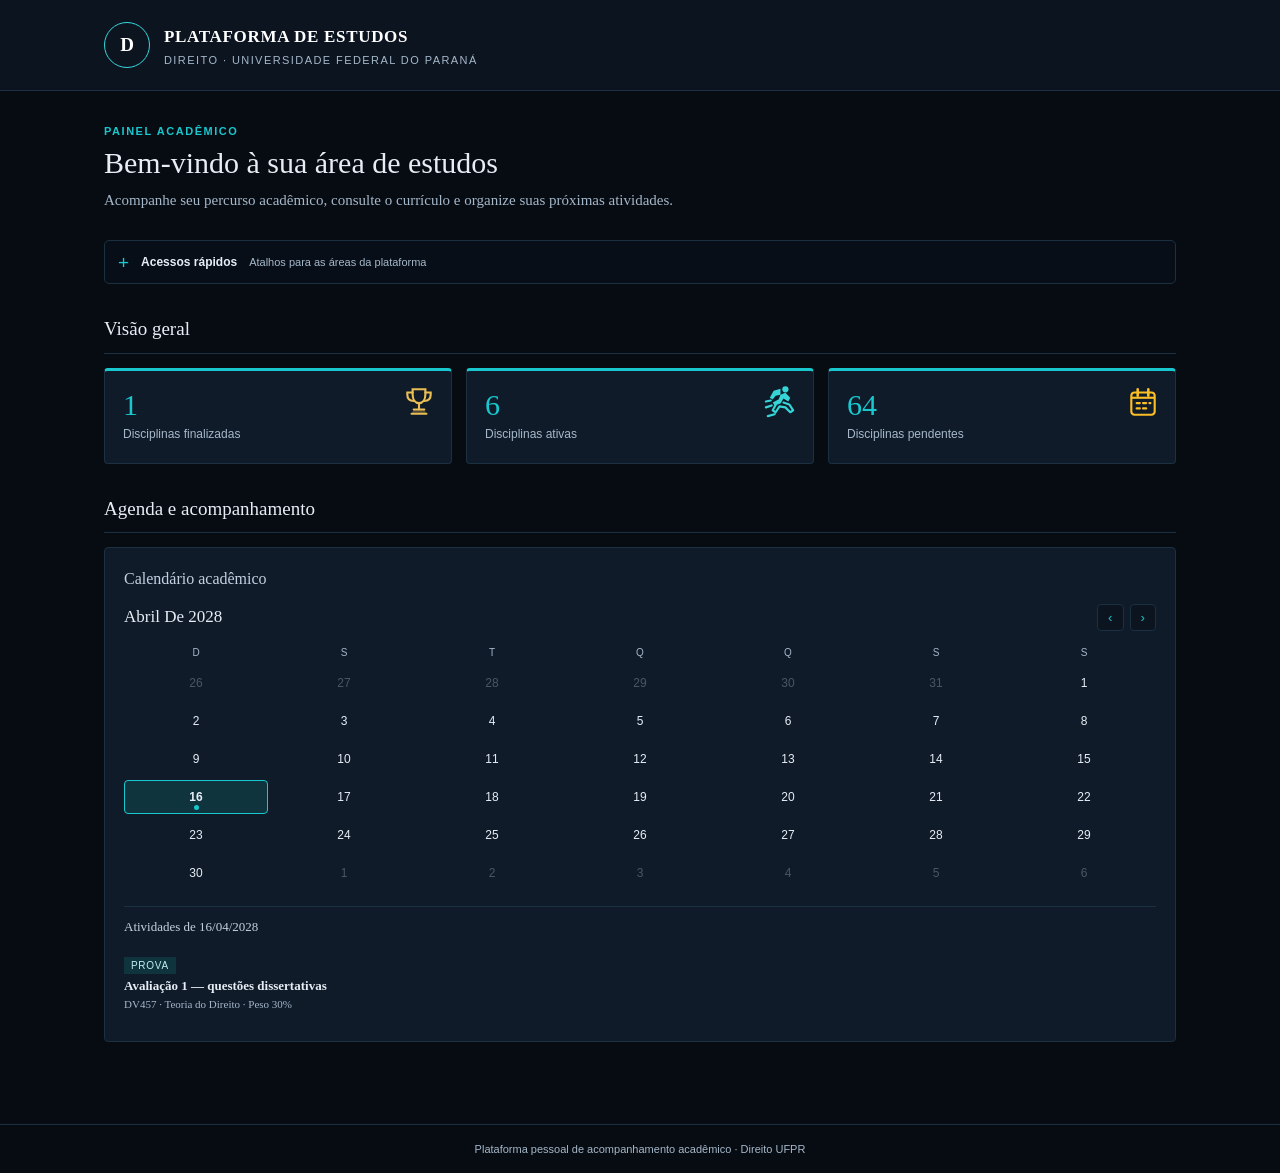
==== commit 706a4a38: "Reforça visibilidade dos ícones vetoriais da visão geral" ====
--- a/index.html
+++ b/index.html
@@ -25,6 +25,35 @@
     .metric-ativas .metric-illustration{color:#35d5d8}
     .metric-pendentes .metric-illustration{color:#fbbf24}
     .metric-illustration.runner{width:39px;height:39px;right:14px;top:13px}
+    /* Ícones dos indicadores: regra específica após os estilos-base dos cartões. */
+    a.metric > span.metric-illustration {
+      position:absolute !important;
+      display:flex !important;
+      align-items:center !important;
+      justify-content:center !important;
+      top:14px !important;
+      right:15px !important;
+      width:34px !important;
+      height:34px !important;
+      z-index:5;
+      pointer-events:none;
+      opacity:1 !important;
+    }
+    a.metric > span.metric-illustration.runner {
+      top:12px !important;
+      right:13px !important;
+      width:39px !important;
+      height:39px !important;
+    }
+    a.metric > span.metric-illustration svg {
+      display:block !important;
+      width:100% !important;
+      height:100% !important;
+      overflow:visible;
+    }
+    a.metric.metric-finalizadas > span.metric-illustration {color:#e9bf55 !important}
+    a.metric.metric-ativas > span.metric-illustration {color:#35d5d8 !important}
+    a.metric.metric-pendentes > span.metric-illustration {color:#fbbf24 !important}
     .metric-ativas{border-top-color:#19c7ce}.metric-ativas .number{color:#35d5d8}
     .metric-pendentes{border-top-color:#f59e0b}.metric-pendentes .number{color:#fbbf24}
     @media(max-width:640px){.metrics{grid-template-columns:1fr}}
